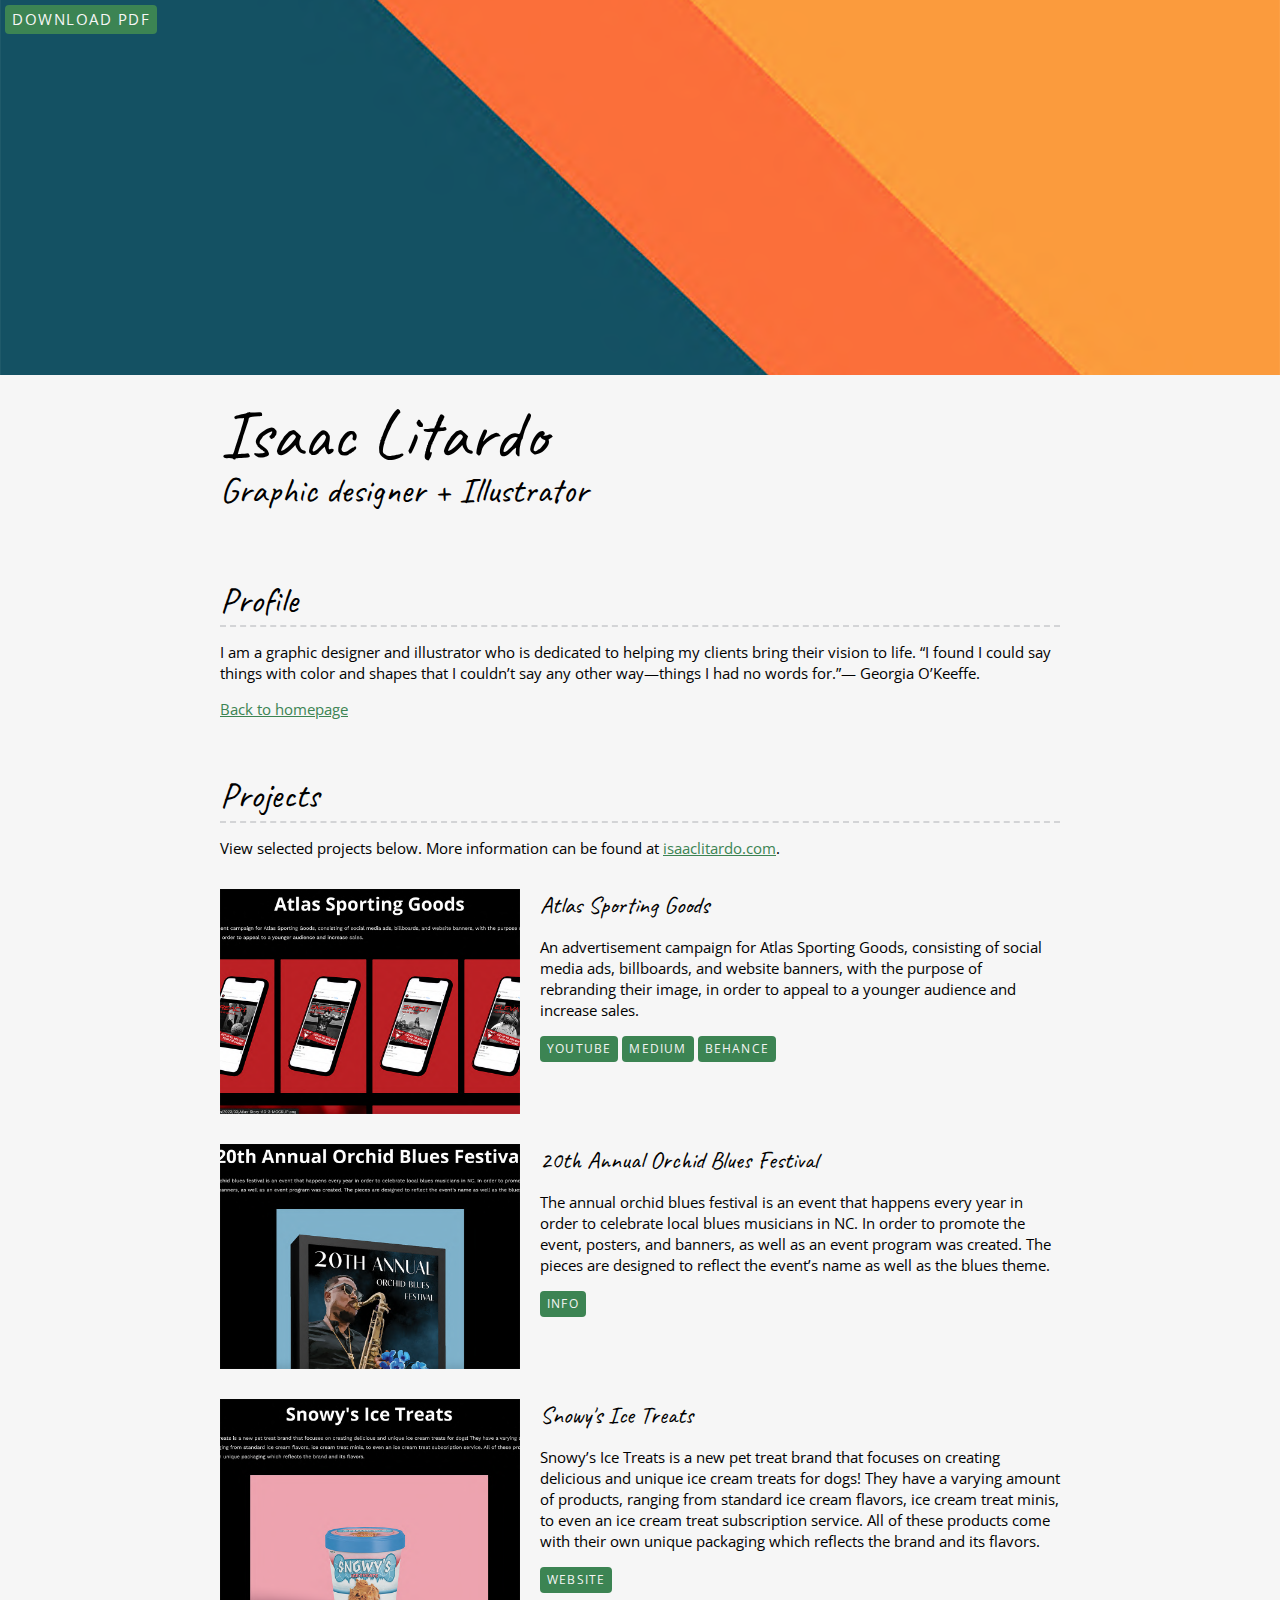
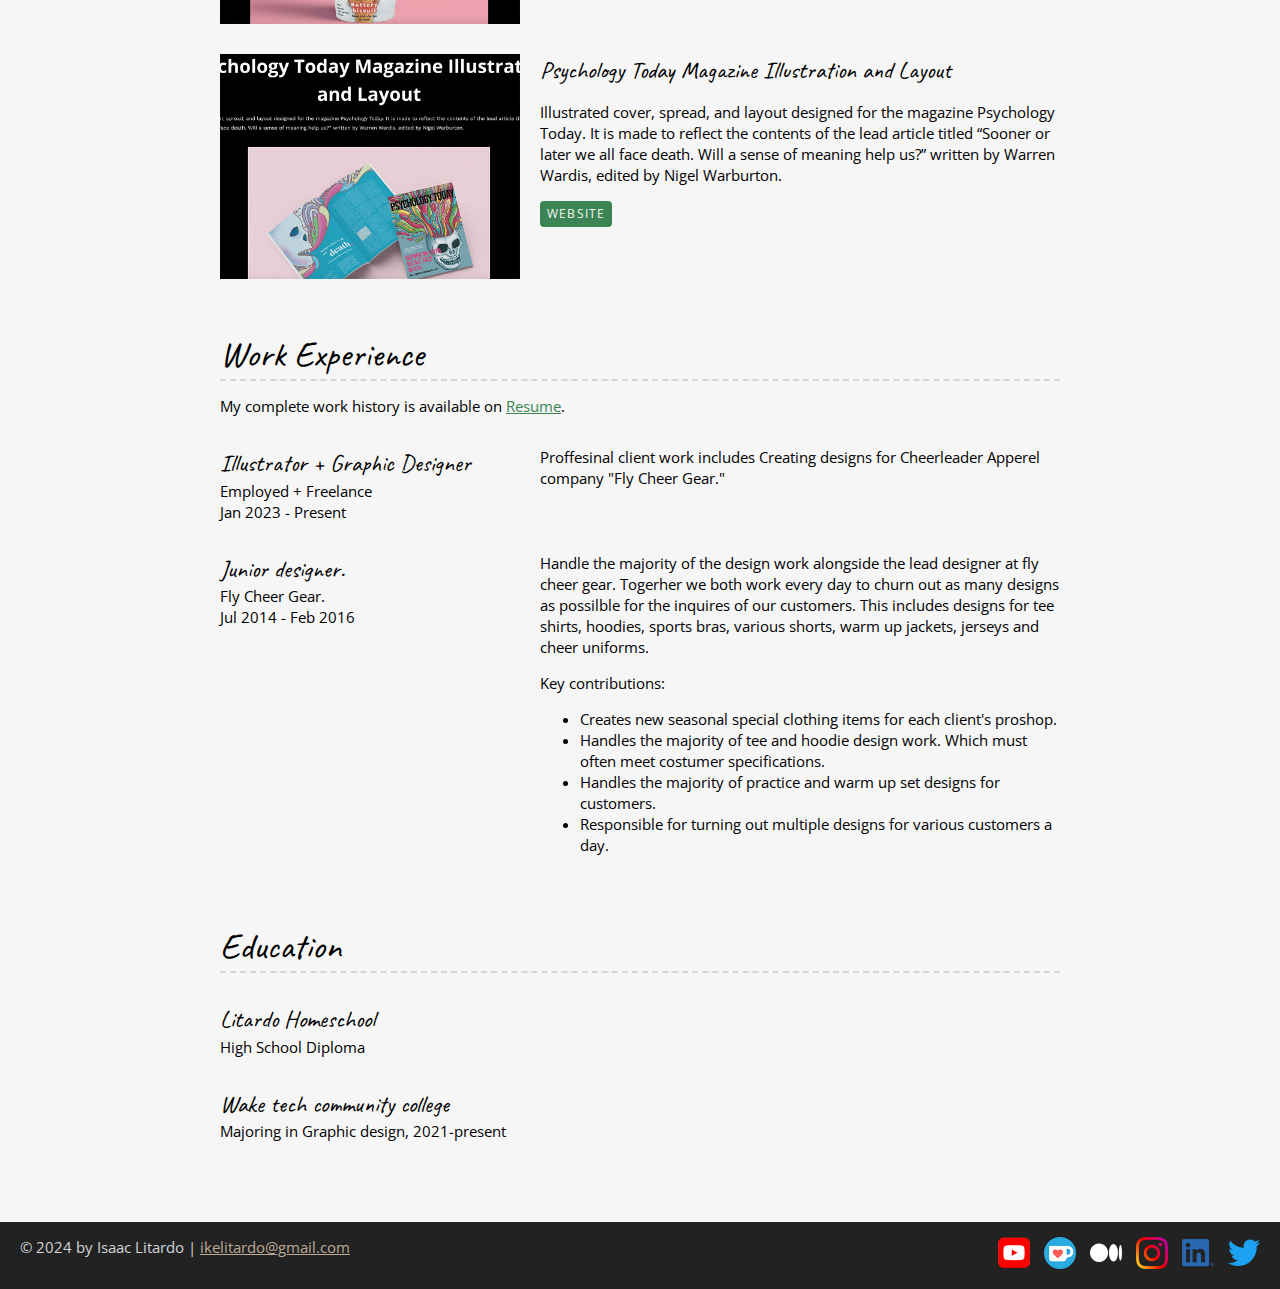
==== personal-site/resume.html @ e90d7d6a "Add files via upload" ====
<!DOCTYPE html>
<html lang="en">
  <head>
    <meta charset="UTF-8">
    <meta name="viewport" content="width=device-width, initial-scale=1.0">
    <title>Resume | Isaac Litardo, Graphic designer and illustrator.</title>
    <link rel="preconnect" href="https://fonts.googleapis.com">
    <link rel="preconnect" href="https://fonts.gstatic.com" crossorigin>
    <link href="https://fonts.googleapis.com/css2?family=Caveat&family=Open+Sans&display=swap" rel="stylesheet">
    <link rel="stylesheet" href="css/styles.css">
  </head>
  <body class="resume">
    <a class="btn download-link" href="ctruong-resume.pdf" download>Download PDF</a>
    <!-- //  INTRO  // -->
    <header>
      <div class="content-wrapper">
        <h1>Isaac Litardo</h1>
        <h2>Graphic designer + Illustrator</h2>
      </div>
    </header>

    <main class="content-wrapper">
      <!-- //  PROFILE  // -->
      <section class="resume-section">
        <h2>Profile</h2>
        <p>I am a graphic designer and illustrator who is dedicated to helping my clients bring their vision to life.

          “I found I could say things with color and shapes that I couldn’t say any other way—things I had no words for.”— Georgia O’Keeffe.</p>
        
        <a href="index.html">Back to homepage</a>
      </section>

      <!-- //  PROJECTS  // -->
      <section class="resume-section">
        <h2>Projects</h2>
        <p>View selected projects below. More information can be found at <a href="https://isaaclitardo.com/" target="_blank">isaaclitardo.com</a>.</p>

        <div class="project-wrapper">
          <section class="project-item">
            <img src="images/webpage-image3.png" srcset="" alt="Atlas Sporting Goods">
            <h3>Atlas Sporting Goods</h3>
            <p>An advertisement campaign for Atlas Sporting Goods, consisting of social media ads, billboards, and website banners, with the purpose of rebranding their image, in order to appeal to a younger audience and increase sales.</p>
            <a class="btn" href="https://www.youtube.com/channel/UCTUMR__J6OqhVZY__iS0CKg" target="_blank">YouTube</a>
            <a class="btn" href="https://medium.com/@ikelitardo" target="_blank">Medium</a>
            <a class="btn" href="https://www.behance.net/isaaclitardo" target="_blank">Behance</a>
          </section>

          <section class="project-item">
            <img src="images/webpage-image4.png" srcset="" alt="20th Annual Orchid Blues Festival">
            <h3>20th Annual Orchid Blues Festival</h3>
            <p>The annual orchid blues festival is an event that happens every year in order to celebrate local blues musicians in NC. In order to promote the event, posters, and banners, as well as an event program was created. The pieces are designed to reflect the event’s name as well as the blues theme.</p>
            <a class="btn" href="https://isaaclitardo.com/20th-annual-orchid-blues-festival/ target="_blank">Info</a>
          </section>

          <section class="project-item">
            <img src="images/webpage-image5.png" srcset="" alt="Snowy's Ice Treats">
            <h3>Snowy's Ice Treats</h3>
            <p>Snowy’s Ice Treats is a new pet treat brand that focuses on creating delicious and unique ice cream treats for dogs! They have a varying amount of products, ranging from standard ice cream flavors, ice cream treat minis, to even an ice cream treat subscription service. All of these products come with their own unique packaging which reflects the brand and its flavors.</p>
            <a class="btn" href="https://isaaclitardo.com/snowys-ice-treats/" target="_blank">Website</a>

      
          </section>
          
          <section class="project-item">
            <img src="images/webpoage-image6.png" srcset="" alt="Psychology Today Magazine Illustration and Layout">
            <h3>Psychology Today Magazine Illustration and Layout</h3>
            <p>Illustrated cover, spread, and layout designed for the magazine Psychology Today. It is made to reflect the contents of the lead article titled “Sooner or later we all face death. Will a sense of meaning help us?” written by Warren Wardis, edited by Nigel Warburton.</p>
            <a class="btn" href="https://isaaclitardo.com/ditkos-poetry-classics/" target="_blank">Website</a>
          </section>
        </div>
      </section>

      <!-- //  WORK EXPERIENCE  // -->
      <section class="resume-section">
        <!-- Start content edits below this line.  -->
        <h2>Work Experience</h2>
        <p>My complete work history is available on <a href="https://acrobat.adobe.com/link/review?uri=urn%3Aaaid%3Ascds%3AUS%3Ae3fb886e-bcb7-3a40-a98f-d38cc545924a" target="_blank">Resume</a>.</p>

        <section class="work-item">
          <div class="work-details">
            <h3>Illustrator + Graphic Designer</h3>
            <p>Employed + Freelance</p>
            <p>Jan 2023 - Present</p>
          </div>
          
          <div class="work-summary">
            <p>Proffesinal client work includes Creating designs for Cheerleader Apperel company "Fly Cheer Gear."</p>
          </div>
        </section>
  
        <section class="work-item">
          <div class="work-details">
            <h3>Junior designer.</h3>
            <p>Fly Cheer Gear.</p>
            <p>Jul 2014 - Feb 2016</p>
          </div>
          
          <div class="work-summary">
            <p>Handle the majority of the design work alongside the lead designer at fly cheer gear. Togerher we both work every day to churn out as many designs as possilble for the inquires of our customers. This includes designs for tee shirts, hoodies, sports bras, various shorts, warm up jackets, jerseys and cheer uniforms.</p>
            <p>Key contributions:</p>
            <ul>
              <li>Creates new seasonal special clothing items for each client's proshop.</li>
              <li>Handles the majority of tee and hoodie design work. Which must often meet costumer specifications.</li>
              <li>Handles the majority of practice and warm up set designs for customers.</li>
              <li>Responsible for turning out multiple designs for various customers a day.</li>
            </ul>
          </div>
        </section>
      </section>


      <!-- //  EDUCATION & CERTIFICATIONS  // -->
      <section class="resume-section">
        <!-- Start content edits below this line.  -->
        <h2>Education</h2>

        <section class="education-item">
          <h3>Litardo Homeschool</h3>
          <p>High School Diploma</p>
        </section>
  
        <section class="education-item">
          <h3>Wake tech community college</h3>
          <p>Majoring in Graphic design, 2021-present</p>
        </section>
      </section>
    </main>


    <!-- //  FOOTER INFO, SOCIAL MEDIA  // -->
    <footer>
      <p>© 2024 by Isaac Litardo |  <a href="mailto:ikelitardo@gmail.com">ikelitardo@gmail.com</a></p>

      <ul class="socials">
        <li>
          <a href="https://www.youtube.com/channel/UCTUMR__J6OqhVZY__iS0CKg" target="_blank"><img src="images/icon-logo-youtube.png" alt="My YouTube channel"></a>
        </li>
        <li>
          <a href="https://ko-fi.com/ikelebardo" target="_blank"><img src="images/icon-logo-ko-fi.png" alt="My Ko-Fi homepage"></a>
        </li>
        <li>
          <a href="https://medium.com/@ikelitardo" target="_blank"><img src="images/icon-logo-medium.png" alt="My Medium homepage"></a>
        </li>
        <li>
          <a href="https://www.instagram.com/eating_knives_slowly/" target="_blank"><img src="images/icon-logo-instagram.png" alt="My Instagram"></a>
        </li>
        <li>
          <a href="https://www.linkedin.com/in/isaac-litardo-9873b6249/" target="_blank"><img src="images/icon-logo-linkedin.png" alt="My LinkedIn profile"></a>
        </li>
        <li>
          <a href="https://x.com/LitardoDesign/status/1380769200877223937" target="_blank"><img src="images/icon-logo-twitter.png" alt="My Twitter profile"></a>
        </li>
      </ul>
    </footer>
  </body>
</html>
---- personal-site/css/styles.css ----
/*
COLOR PALETTE

Dark green    #3c8453
Sandy beige   #bcaa96
Dark gray     #222222
Light gray    #d3d4d6
Off-white     #f6f6f6
*/

/* GLOBAL STYLES 
------------------------------------*/
/* 
  https://www.paulirish.com/2012/box-sizing-border-box-ftw/
*/
html {
    box-sizing: border-box;
    font-size: 62.5%; /* set default to 10px */
}
*, *:before, *:after {
    box-sizing: inherit;
}

html, body {
    height: 100%;
}
body {
    background: #f6f6f6; 
    margin: 0;
    font-family: 'Open Sans', sans-serif;
    font-size: 1.5rem;
    line-height: 1.4;
}
h1, h2, h3 {
    font-family: 'Caveat', cursive;
    font-weight: 400;
    margin: 0;
}
h1 {
    font-size: 7rem;
    line-height: 0.85;
}
h2 {
    font-size: 3.6rem;
}
h3 {
    font-size: 2.4rem;
}

/* links */
a {
    color: #3c8453;
}
a:hover {
    color: #bcaa96;
    text-decoration: none;
}
footer a {
    color: #bcaa96;
}
footer a:hover {
    color: #3c8453;
}
.btn {
    background: #3c8453;
    color: #f6f6f6;
    text-decoration: none;
    text-transform: uppercase;
    font-size: 1.2rem;
    display: inline-block;
    padding: 7px;
    letter-spacing: 0.1em;
    line-height: 1;
    border-radius: 4px;
}

.content-wrapper {
    margin: 0 auto;
    padding: 30px;
    max-width: 900px;
}


/* HOME
------------------------------------*/
.home {
    background: url(../images/webpage-image2.png) no-repeat;
    background-size: cover;
    display: flex;
    flex-direction: column;
}
.home .content-wrapper {
    flex: 1 0 auto;
}
.content-bg {
    background: rgb(255 255 255 / 0.9);
    padding: 30px;
}
@media screen and (max-width:650px){
    .home .content-wrapper {
        padding: 10px;
    }
    .content-bg {
        padding: 20px;
    }
}


/* RESUME
------------------------------------*/
.resume header::before {
    background: url(../images/webpage-image2.png) center;
    background-size: cover;
    content: "";
    display: block;
    height: 375px;
}
.resume-section {
    margin-bottom: 50px;
}
.resume-section h2 {
    border-bottom: 2px dashed #d3d4d6;
}
.download-link {
    position: fixed;
    top: 5px;
    left: 5px;
    font-size: 1.5rem;
}
@media screen and (max-width: 1200px){
    .download-link {
        position: absolute;
    }
}
@media screen and (max-width: 500px){
    .resume header::before {
        height: 200px;
    }
    h1 {
        font-size: 5rem;
    }
    h2 {
        font-size: 2.6rem;
    }
}


/* Projects
------------------------------------*/
.project-item {
    margin: 30px 0;
}
.project-item img {
    width: 300px;
}
@media screen and (min-width:860px) {
    .project-item {
        display: flow-root;
    }
    .project-item img {
        float: left;
        margin-right: 20px;
    }
}
@media screen and (min-width:650px) and (max-width:859px) {
    .project-wrapper {
        display: grid;
        grid-template-columns: repeat(2, 1fr);
        column-gap: 20px;
    }
    .project-item img {
        width: 100%;
    }
}
@media screen and (max-width:500px){
    .project-item img {
        width: 100%;
        margin-bottom: 10px;
    }
}


/* Work Experience
------------------------------------*/
.work-item {
    margin: 30px 0;
}
.work-details p {
    margin: 0;
}

@media screen and (min-width: 860px) {
    .work-item {
        display: grid;
        grid-template-columns: 300px 1fr;
        column-gap: 20px;
    }
    .work-summary p:first-child {
        margin-top: 0;
    }
}


/* Education
------------------------------------*/
.education-item {
    margin: 30px 0;
}
.education-item p {
    margin: 0;
}



/* FOOTER
------------------------------------*/
footer {
    background: #222;
    color: #d3d4d6;
}
.socials {
    list-style-type: none;
    padding: 0;
}
.socials li {
    display: inline-block;
    margin-left: 10px;
}
.socials img {
    width: 32px;
}
.socials img:hover {
    opacity: 0.5;
}

@media screen and (min-width: 860px){
    footer {
        display: flex;
        justify-content: space-between;
        padding: 0 20px;
    }
}
@media screen and (max-width: 859px){
    footer {
        text-align: center;
        padding: 10px;
    }

}
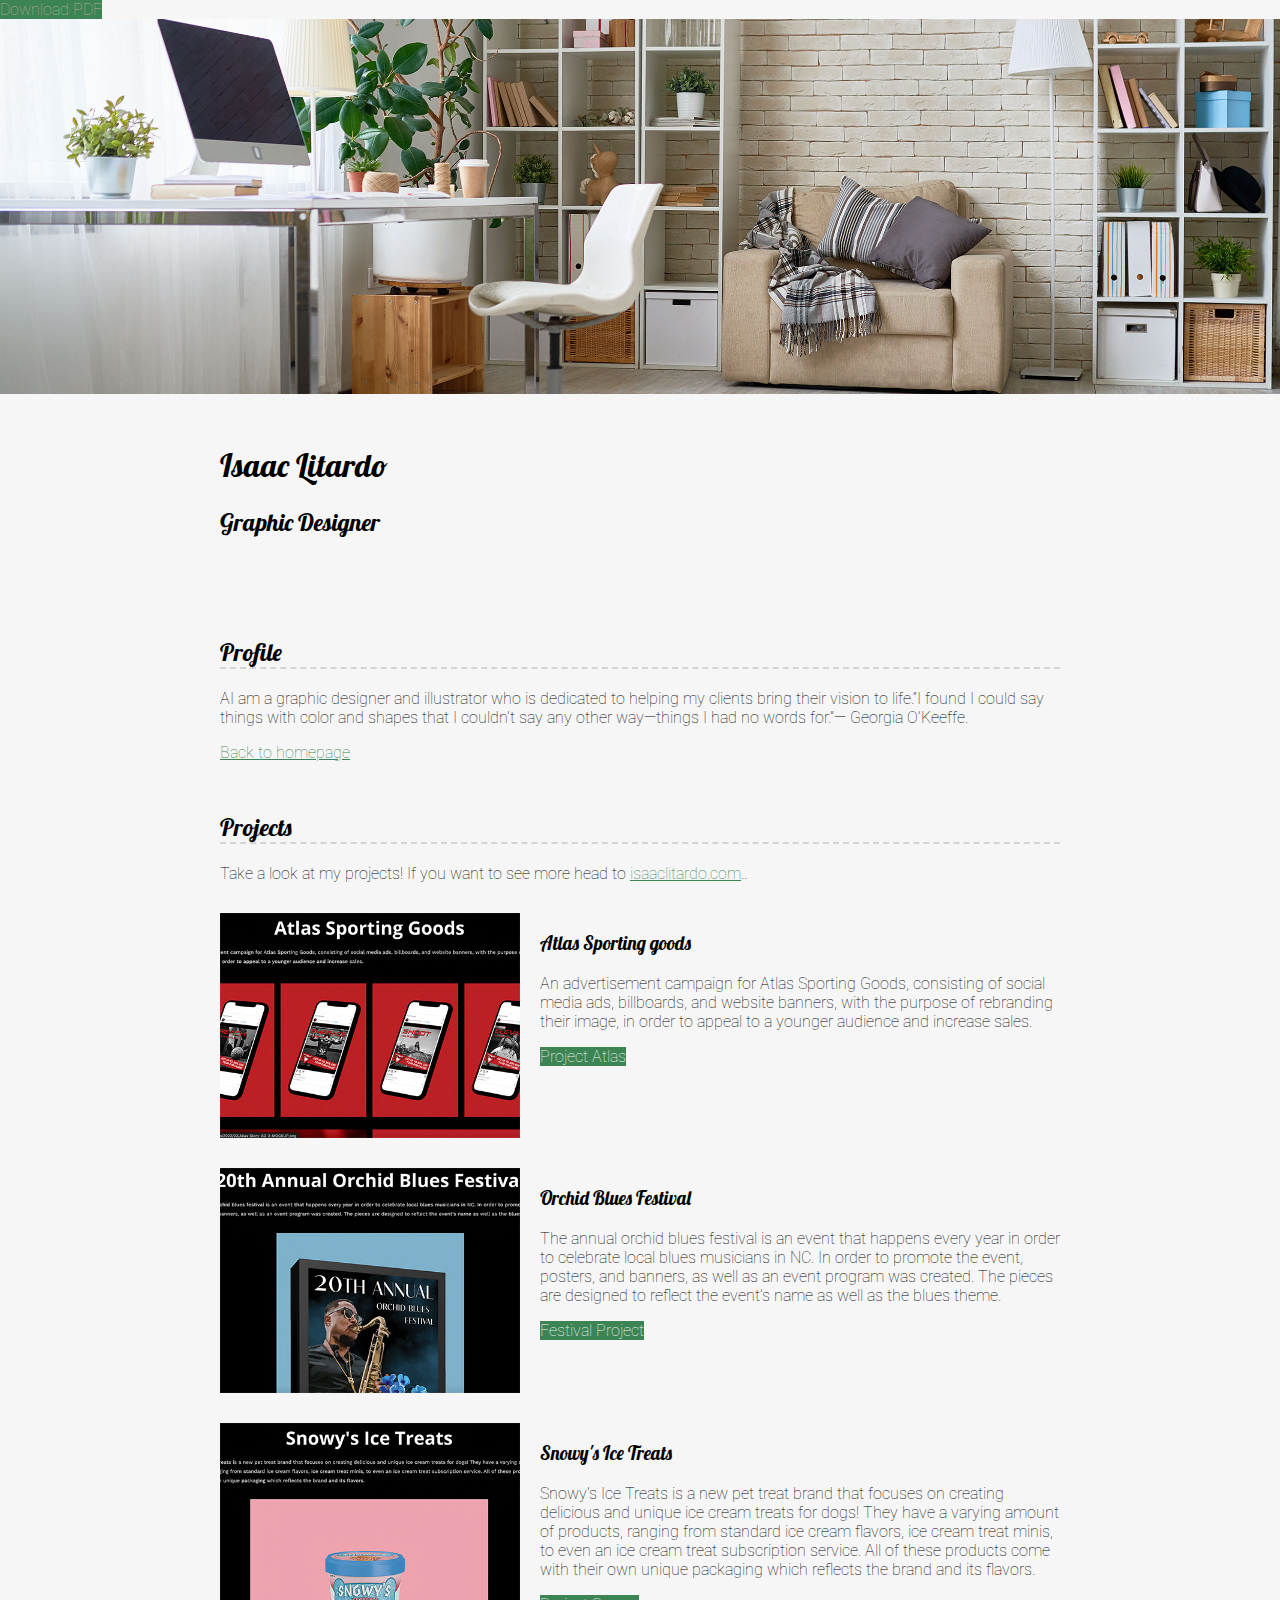
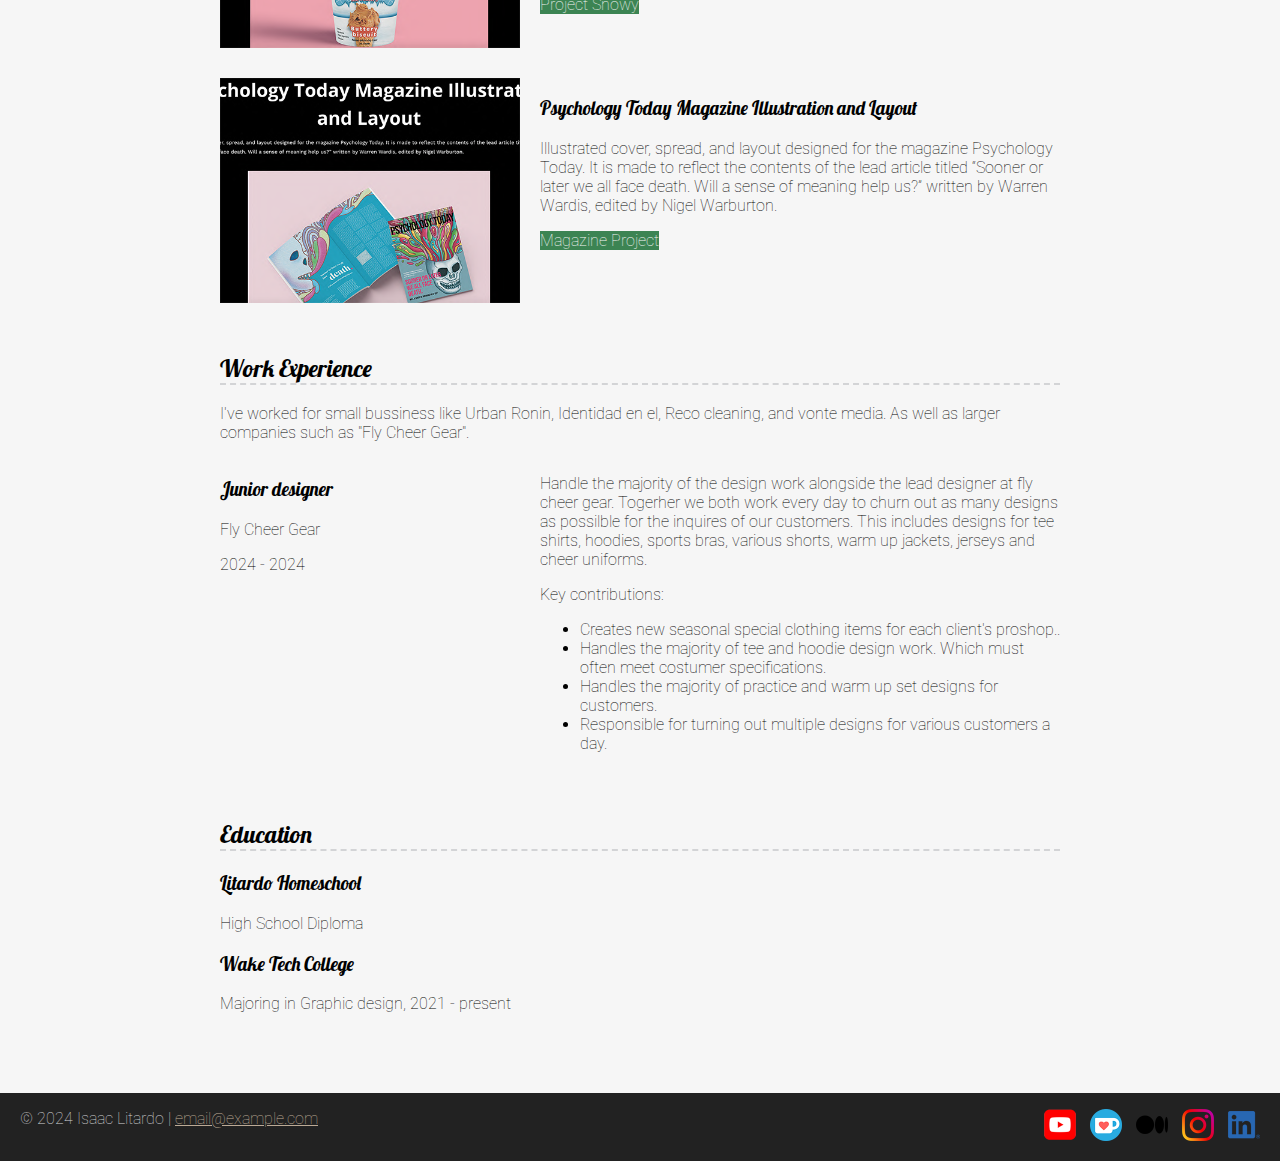
==== commit b6693136: "Add files via upload" ====
--- a/personal-site/resume.html
+++ b/personal-site/resume.html
@@ -2,135 +2,133 @@
 <html lang="en">
   <head>
     <meta charset="UTF-8">
-    <meta name="viewport" content="width=device-width, initial-scale=1.0">
-    <title>Resume | Isaac Litardo, Graphic designer and illustrator.</title>
-    <link rel="preconnect" href="https://fonts.googleapis.com">
-    <link rel="preconnect" href="https://fonts.gstatic.com" crossorigin>
-    <link href="https://fonts.googleapis.com/css2?family=Caveat&family=Open+Sans&display=swap" rel="stylesheet">
+    <meta name="viewport" content="width=device-width, initial-scale=1">
+    <title>Resume | Isaac Litardo | Graphic designer and illustrator</title>
+        <link rel="preconnect" href="https://fonts.googleapis.com">
+        <link rel="preconnect" href="https://fonts.gstatic.com" crossorigin>
+        <link href="https://fonts.googleapis.com/css2?family=Lobster&family=Roboto:ital,wght@0,100;0,300;0,400;0,500;0,700;0,900;1,100;1,300;1,400;1,500;1,700;1,900&display=swap" rel="stylesheet">
     <link rel="stylesheet" href="css/styles.css">
   </head>
   <body class="resume">
-    <a class="btn download-link" href="ctruong-resume.pdf" download>Download PDF</a>
+    <a class="btn download-link" href="ctruong-resume.pdf">Download PDF</a>
     <!-- //  INTRO  // -->
     <header>
-      <div class="content-wrapper">
+      <!-- Start content edits below this line. -->
+        <div class="content-wrapper">
         <h1>Isaac Litardo</h1>
-        <h2>Graphic designer + Illustrator</h2>
-      </div>
+        <h2>Graphic Designer</h2>
+        </div>
+      <!-- End content edits here. -->
     </header>
 
     <main class="content-wrapper">
       <!-- //  PROFILE  // -->
       <section class="resume-section">
+        <!-- Start content edits below this line. -->
         <h2>Profile</h2>
-        <p>I am a graphic designer and illustrator who is dedicated to helping my clients bring their vision to life.
+        <p>AI am a graphic designer and illustrator who is dedicated to helping my clients bring their vision to life.“I found I could say things with color and shapes that I couldn’t say any other way—things I had no words for.”— Georgia O’Keeffe.
+ </p>
+        <a href="index.html">Back to homepage</a>
 
-          “I found I could say things with color and shapes that I couldn’t say any other way—things I had no words for.”— Georgia O’Keeffe.</p>
-        
-        <a href="index.html">Back to homepage</a>
+        <!-- End content edits here. -->
       </section>
 
       <!-- //  PROJECTS  // -->
       <section class="resume-section">
+        <!-- Start content edits below this line. -->
         <h2>Projects</h2>
-        <p>View selected projects below. More information can be found at <a href="https://isaaclitardo.com/" target="_blank">isaaclitardo.com</a>.</p>
+        <p>Take a look at my projects! If you want to see more head to <a href="https://isaaclitardo.com/" target="_blank">isaaclitardo.com</a>..</p>
 
-        <div class="project-wrapper">
-          <section class="project-item">
-            <img src="images/webpage-image3.png" srcset="" alt="Atlas Sporting Goods">
-            <h3>Atlas Sporting Goods</h3>
-            <p>An advertisement campaign for Atlas Sporting Goods, consisting of social media ads, billboards, and website banners, with the purpose of rebranding their image, in order to appeal to a younger audience and increase sales.</p>
-            <a class="btn" href="https://www.youtube.com/channel/UCTUMR__J6OqhVZY__iS0CKg" target="_blank">YouTube</a>
-            <a class="btn" href="https://medium.com/@ikelitardo" target="_blank">Medium</a>
-            <a class="btn" href="https://www.behance.net/isaaclitardo" target="_blank">Behance</a>
-          </section>
+        <!-- To add more items, copy this whole <section></section> block-->
+        <section class="project-item">
+          <img src="images/webpage-image3.png" srcset="images/webpage-image3-1000px.png 2x" alt="Project Atlas" width="" height="">
+          <h3>Atlas Sporting goods</h3>
+          <p>An advertisement campaign for Atlas Sporting Goods, consisting of social media ads, billboards, and website banners, with the purpose of rebranding their image, in order to appeal to a younger audience and increase sales.</p>
+          <!-- link to project -->
+          <a class="btn" href="https://isaaclitardo.com/atlas-sporting-goods/" target="_blank">Project Atlas</a>
+        </section>
 
-          <section class="project-item">
-            <img src="images/webpage-image4.png" srcset="" alt="20th Annual Orchid Blues Festival">
-            <h3>20th Annual Orchid Blues Festival</h3>
-            <p>The annual orchid blues festival is an event that happens every year in order to celebrate local blues musicians in NC. In order to promote the event, posters, and banners, as well as an event program was created. The pieces are designed to reflect the event’s name as well as the blues theme.</p>
-            <a class="btn" href="https://isaaclitardo.com/20th-annual-orchid-blues-festival/ target="_blank">Info</a>
-          </section>
+        <section class="project-item">
+          <img src="images/webpage-image4.png" srcset="images/webpage-image4-1000px.png 2x" alt="Blues Festival" width="" height="">
+          <h3>Orchid Blues Festival</h3>
+          <p>The annual orchid blues festival is an event that happens every year in order to celebrate local blues musicians in NC. In order to promote the event, posters, and banners, as well as an event program was created. The pieces are designed to reflect the event’s name as well as the blues theme.</p>
+          <!-- link to project -->
+          <a class="btn" href="https://isaaclitardo.com/20th-annual-orchid-blues-festival/" target="_blank">Festival Project</a>
+        </section>
 
-          <section class="project-item">
-            <img src="images/webpage-image5.png" srcset="" alt="Snowy's Ice Treats">
-            <h3>Snowy's Ice Treats</h3>
-            <p>Snowy’s Ice Treats is a new pet treat brand that focuses on creating delicious and unique ice cream treats for dogs! They have a varying amount of products, ranging from standard ice cream flavors, ice cream treat minis, to even an ice cream treat subscription service. All of these products come with their own unique packaging which reflects the brand and its flavors.</p>
-            <a class="btn" href="https://isaaclitardo.com/snowys-ice-treats/" target="_blank">Website</a>
+        <section class="project-item">
+          <img src="images/webpage-image5.png" srcset="images/webpage-image5-1000px.png 2x" alt="Snowy's Ice Treats" width="" height="">
+          <h3>Snowy's Ice Treats</h3>
+          <p>Snowy’s Ice Treats is a new pet treat brand that focuses on creating delicious and unique ice cream treats for dogs! They have a varying amount of products, ranging from standard ice cream flavors, ice cream treat minis, to even an ice cream treat subscription service. All of these products come with their own unique packaging which reflects the brand and its flavors.</p>
+          <!-- link to project -->
+          <a class="btn" href="https://isaaclitardo.com/snowys-ice-treats/" target="_blank">Project Snowy</a>
+        </section>
 
-      
-          </section>
-          
-          <section class="project-item">
-            <img src="images/webpoage-image6.png" srcset="" alt="Psychology Today Magazine Illustration and Layout">
-            <h3>Psychology Today Magazine Illustration and Layout</h3>
-            <p>Illustrated cover, spread, and layout designed for the magazine Psychology Today. It is made to reflect the contents of the lead article titled “Sooner or later we all face death. Will a sense of meaning help us?” written by Warren Wardis, edited by Nigel Warburton.</p>
-            <a class="btn" href="https://isaaclitardo.com/ditkos-poetry-classics/" target="_blank">Website</a>
-          </section>
-        </div>
+        <section class="project-item">
+          <img src="images/webpoage-image6.png" srcset="images/webpoage-image6-1000px.png 2x" alt="description of image" width="" height="">
+          <h3>Psychology Today Magazine Illustration and Layout</h3>
+          <p>Illustrated cover, spread, and layout designed for the magazine Psychology Today. It is made to reflect the contents of the lead article titled “Sooner or later we all face death. Will a sense of meaning help us?” written by Warren Wardis, edited by Nigel Warburton.</p>
+          <!-- link to project -->
+          <a class="btn" href="https://isaaclitardo.com/ditkos-poetry-classics/" target="_blank">Magazine Project</a>
+        </section>
+        
+        <!-- End content edits here. -->
       </section>
 
       <!-- //  WORK EXPERIENCE  // -->
       <section class="resume-section">
         <!-- Start content edits below this line.  -->
         <h2>Work Experience</h2>
-        <p>My complete work history is available on <a href="https://acrobat.adobe.com/link/review?uri=urn%3Aaaid%3Ascds%3AUS%3Ae3fb886e-bcb7-3a40-a98f-d38cc545924a" target="_blank">Resume</a>.</p>
+        <p>I've worked for small bussiness like Urban Ronin, Identidad en el, Reco cleaning, and vonte media. As well as larger companies such as "Fly Cheer Gear".</p>
 
+        <!-- To add more items, copy this whole <section></section> block -->
         <section class="work-item">
+
           <div class="work-details">
-            <h3>Illustrator + Graphic Designer</h3>
-            <p>Employed + Freelance</p>
-            <p>Jan 2023 - Present</p>
-          </div>
-          
-          <div class="work-summary">
-            <p>Proffesinal client work includes Creating designs for Cheerleader Apperel company "Fly Cheer Gear."</p>
+          <h3>Junior designer</h3>
+          <p>Fly Cheer Gear</p>
+          <p>2024 - 2024</p>
+         </div> 
+
+         <div class="work-summary">
+         <p>Handle the majority of the design work alongside the lead designer at fly cheer gear. Togerher we both work every day to churn out as many designs as possilble for the inquires of our customers. This includes designs for tee shirts, hoodies, sports bras, various shorts, warm up jackets, jerseys and cheer uniforms.</p>
+          <p>Key contributions:</p>
+          <ul>
+            <li>Creates new seasonal special clothing items for each client's proshop..</li>
+            <li>Handles the majority of tee and hoodie design work. Which must often meet costumer specifications.
+            </li>
+            <li>Handles the majority of practice and warm up set designs for customers.</li>
+            <li>Responsible for turning out multiple designs for various customers a day.</li>
+          </ul>
           </div>
         </section>
-  
-        <section class="work-item">
-          <div class="work-details">
-            <h3>Junior designer.</h3>
-            <p>Fly Cheer Gear.</p>
-            <p>Jul 2014 - Feb 2016</p>
-          </div>
-          
-          <div class="work-summary">
-            <p>Handle the majority of the design work alongside the lead designer at fly cheer gear. Togerher we both work every day to churn out as many designs as possilble for the inquires of our customers. This includes designs for tee shirts, hoodies, sports bras, various shorts, warm up jackets, jerseys and cheer uniforms.</p>
-            <p>Key contributions:</p>
-            <ul>
-              <li>Creates new seasonal special clothing items for each client's proshop.</li>
-              <li>Handles the majority of tee and hoodie design work. Which must often meet costumer specifications.</li>
-              <li>Handles the majority of practice and warm up set designs for customers.</li>
-              <li>Responsible for turning out multiple designs for various customers a day.</li>
-            </ul>
-          </div>
-        </section>
+
+        <!-- End content edits here. -->
       </section>
-
 
       <!-- //  EDUCATION & CERTIFICATIONS  // -->
       <section class="resume-section">
         <!-- Start content edits below this line.  -->
         <h2>Education</h2>
 
-        <section class="education-item">
+        <!-- To add more items, copy this whole <section></section> block -->
+        <section>
           <h3>Litardo Homeschool</h3>
           <p>High School Diploma</p>
+          <h3>Wake Tech College</h3>
+          <p>Majoring in Graphic design, 2021 - present</p>
         </section>
-  
-        <section class="education-item">
-          <h3>Wake tech community college</h3>
-          <p>Majoring in Graphic design, 2021-present</p>
-        </section>
+
+        <!-- End content edits here. -->
       </section>
     </main>
 
-
     <!-- //  FOOTER INFO, SOCIAL MEDIA  // -->
     <footer>
-      <p>© 2024 by Isaac Litardo |  <a href="mailto:ikelitardo@gmail.com">ikelitardo@gmail.com</a></p>
+      <!-- Start content edits below this line. -->
+      <p>© 2024 Isaac Litardo | <a href="mailto:email@example.com">email@example.com</a></p>
 
+      <!-- Add or remove any networks. -->
       <ul class="socials">
         <li>
           <a href="https://www.youtube.com/channel/UCTUMR__J6OqhVZY__iS0CKg" target="_blank"><img src="images/icon-logo-youtube.png" alt="My YouTube channel"></a>
@@ -147,10 +145,8 @@
         <li>
           <a href="https://www.linkedin.com/in/isaac-litardo-9873b6249/" target="_blank"><img src="images/icon-logo-linkedin.png" alt="My LinkedIn profile"></a>
         </li>
-        <li>
-          <a href="https://x.com/LitardoDesign/status/1380769200877223937" target="_blank"><img src="images/icon-logo-twitter.png" alt="My Twitter profile"></a>
-        </li>
       </ul>
+      <!-- End content edits here. -->
     </footer>
   </body>
 </html>
--- a/personal-site/css/styles.css
+++ b/personal-site/css/styles.css
@@ -8,47 +8,37 @@
 Off-white     #f6f6f6
 */
 
-/* GLOBAL STYLES 
-------------------------------------*/
+/* GLOBAL STYLES
+-----------------------*/
 /* 
   https://www.paulirish.com/2012/box-sizing-border-box-ftw/
 */
 html {
     box-sizing: border-box;
-    font-size: 62.5%; /* set default to 10px */
-}
-*, *:before, *:after {
+  }
+  *, *:before, *:after {
     box-sizing: inherit;
-}
-
+  }
+  
 html, body {
     height: 100%;
 }
+
 body {
-    background: #f6f6f6; 
+    background: #f6f6f6;
     margin: 0;
-    font-family: 'Open Sans', sans-serif;
-    font-size: 1.5rem;
-    line-height: 1.4;
+        font-family: "Roboto", sans-serif;
+        font-weight: 100;
+        font-style: normal;
 }
-h1, h2, h3 {
-    font-family: 'Caveat', cursive;
-    font-weight: 400;
-    margin: 0;
-}
-h1 {
-    font-size: 7rem;
-    line-height: 0.85;
-}
-h2 {
-    font-size: 3.6rem;
-}
-h3 {
-    font-size: 2.4rem;
+      h1, h2, h3 {
+        font-family: "Lobster", sans-serif;
+        font-weight: 400;
+        font-style: normal;
 }
 
-/* links */
-a {
+/* Links */
+a{
     color: #3c8453;
 }
 a:hover {
@@ -61,17 +51,11 @@
 footer a:hover {
     color: #3c8453;
 }
-.btn {
-    background: #3c8453;
+
+.btn{
+    background:#3c8453;
     color: #f6f6f6;
     text-decoration: none;
-    text-transform: uppercase;
-    font-size: 1.2rem;
-    display: inline-block;
-    padding: 7px;
-    letter-spacing: 0.1em;
-    line-height: 1;
-    border-radius: 4px;
 }
 
 .content-wrapper {
@@ -80,170 +64,101 @@
     max-width: 900px;
 }
 
-
 /* HOME
-------------------------------------*/
-.home {
-    background: url(../images/webpage-image2.png) no-repeat;
+--------------------------------*/
+.home{
+    background: url(../images/bg-home-office-studio.jpg) no-repeat;
     background-size: cover;
     display: flex;
     flex-direction: column;
 }
+
 .home .content-wrapper {
-    flex: 1 0 auto;
+
+flex: 1 0 auto;
 }
-.content-bg {
-    background: rgb(255 255 255 / 0.9);
-    padding: 30px;
-}
-@media screen and (max-width:650px){
-    .home .content-wrapper {
-        padding: 10px;
-    }
-    .content-bg {
-        padding: 20px;
-    }
+.content-bg{
+background: rgb(255 255 255 / 0.9);   
+padding: 30px; 
 }
 
-
 /* RESUME
-------------------------------------*/
+--------------------------------*/
 .resume header::before {
-    background: url(../images/webpage-image2.png) center;
+    background: url(../images/bg-home-office-studio.jpg) center;
     background-size: cover;
     content: "";
-    display: block;
+    display:block;
     height: 375px;
 }
-.resume-section {
+
+.resume-section{
     margin-bottom: 50px;
 }
-.resume-section h2 {
-    border-bottom: 2px dashed #d3d4d6;
+
+.resume-section h2{
+border-bottom: 2px dashed #d3d4d6;
 }
-.download-link {
-    position: fixed;
+
+download-link{
+    position:fixed;
     top: 5px;
     left: 5px;
-    font-size: 1.5rem;
-}
-@media screen and (max-width: 1200px){
-    .download-link {
-        position: absolute;
-    }
-}
-@media screen and (max-width: 500px){
-    .resume header::before {
-        height: 200px;
-    }
-    h1 {
-        font-size: 5rem;
-    }
-    h2 {
-        font-size: 2.6rem;
-    }
 }
 
-
-/* Projects
-------------------------------------*/
-.project-item {
+/* Profile
+-------------------------------*/
+.project-item{
+    display: flow-root;
     margin: 30px 0;
 }
-.project-item img {
+.project-item img{
     width: 300px;
-}
-@media screen and (min-width:860px) {
-    .project-item {
-        display: flow-root;
-    }
-    .project-item img {
-        float: left;
-        margin-right: 20px;
-    }
-}
-@media screen and (min-width:650px) and (max-width:859px) {
-    .project-wrapper {
-        display: grid;
-        grid-template-columns: repeat(2, 1fr);
-        column-gap: 20px;
-    }
-    .project-item img {
-        width: 100%;
-    }
-}
-@media screen and (max-width:500px){
-    .project-item img {
-        width: 100%;
-        margin-bottom: 10px;
-    }
+    float:left;
+    margin-right: 20px;
 }
 
+/*Projects
+-------------------------------*/
 
 /* Work Experience
-------------------------------------*/
+--------------------------------*/
 .work-item {
-    margin: 30px 0;
-}
-.work-details p {
-    margin: 0;
+    display: grid;
+    grid-template-columns: 300px 2fr;
+    column-gap: 20px;
 }
 
-@media screen and (min-width: 860px) {
-    .work-item {
-        display: grid;
-        grid-template-columns: 300px 1fr;
-        column-gap: 20px;
-    }
-    .work-summary p:first-child {
-        margin-top: 0;
-    }
-}
-
-
 /* Education
-------------------------------------*/
-.education-item {
-    margin: 30px 0;
-}
-.education-item p {
-    margin: 0;
-}
+--------------------------------*/
 
 
 
-/* FOOTER
-------------------------------------*/
-footer {
+/*FOOTER
+---------------------------------*/
+
+footer{
     background: #222;
     color: #d3d4d6;
+    display:flex;
+    justify-content: space-between;
+    padding: 0 20px;
 }
-.socials {
+
+.socials{
     list-style-type: none;
     padding: 0;
 }
-.socials li {
+
+.socials li{
     display: inline-block;
     margin-left: 10px;
 }
-.socials img {
+
+.socials img{
     width: 32px;
 }
+
 .socials img:hover {
-    opacity: 0.5;
-}
-
-@media screen and (min-width: 860px){
-    footer {
-        display: flex;
-        justify-content: space-between;
-        padding: 0 20px;
-    }
-}
-@media screen and (max-width: 859px){
-    footer {
-        text-align: center;
-        padding: 10px;
-    }
-
+    opacity:0.5;
 }